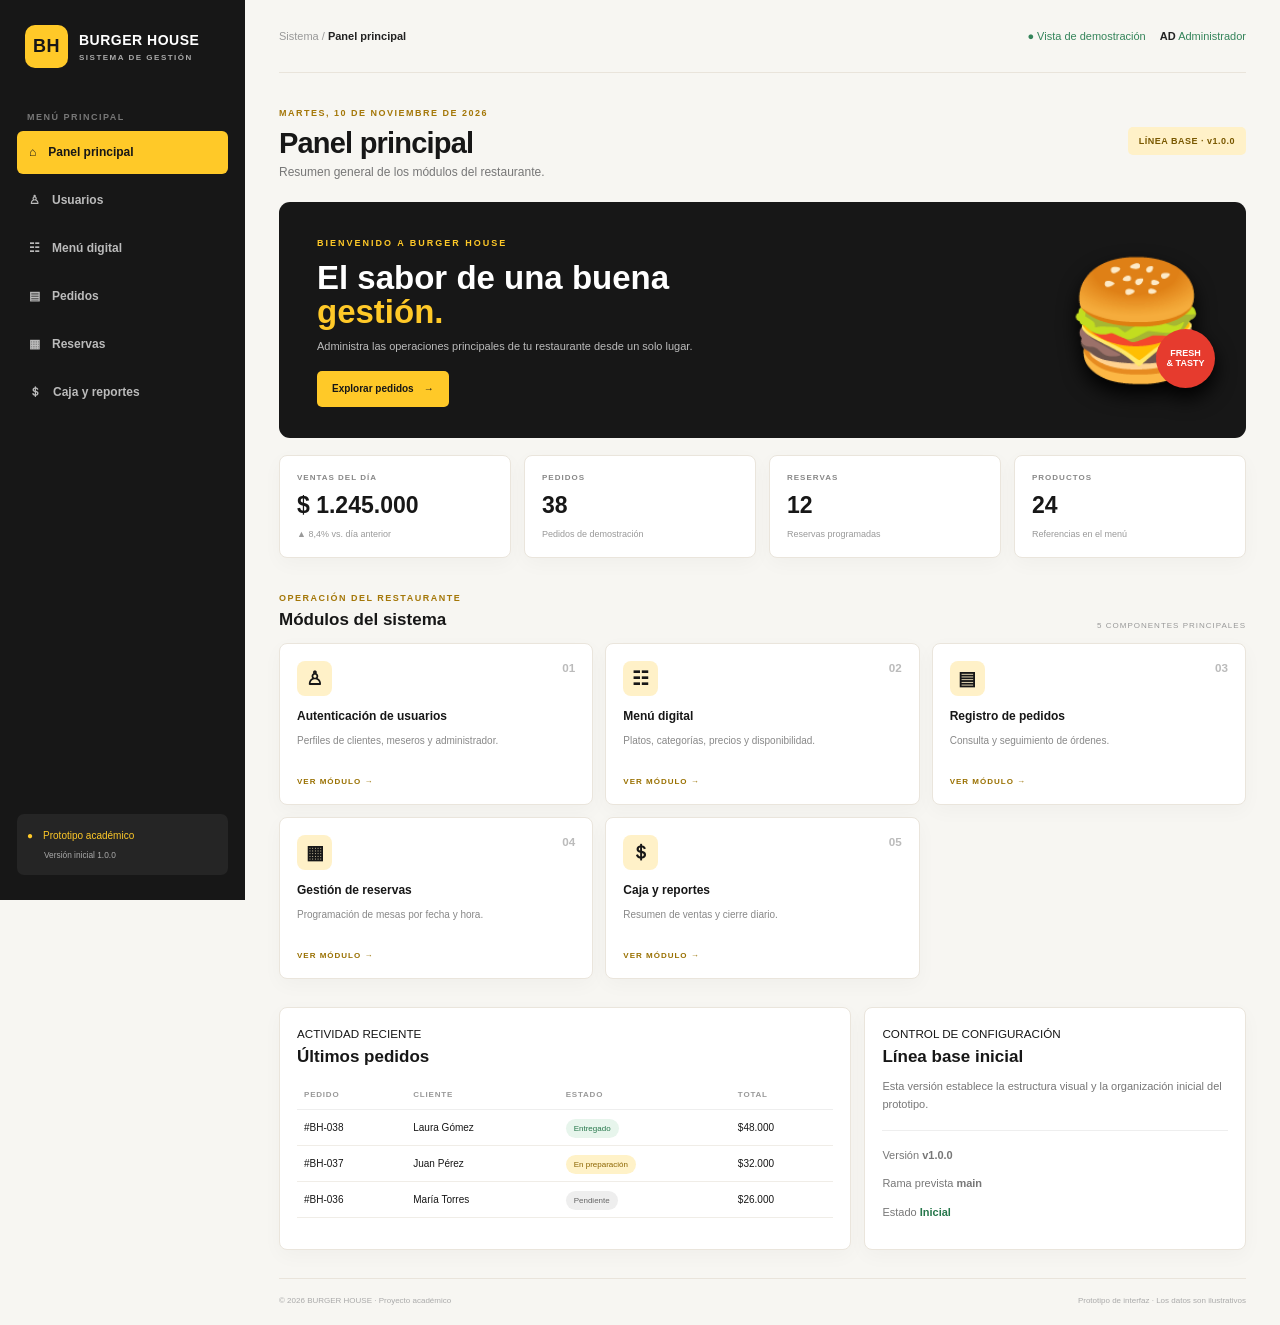
==== index.html @ 787f7be0 "Add files via upload v1.0.0: Establecimiento de linea base inicial BURGER HOUSE" ====
<!DOCTYPE html><html lang="es"><head><meta charset="UTF-8"><meta name="viewport" content="width=device-width, initial-scale=1"><title>BURGER HOUSE | Panel</title><link rel="stylesheet" href="css/styles.css"></head><body><div class="shell"><aside class="sidebar"><a class="brand" href="index.html"><b class="logo">BH</b><span>BURGER HOUSE<small>SISTEMA DE GESTIÓN</small></span></a><p class="nav-title">MENÚ PRINCIPAL</p><nav><a class="active" href="index.html">⌂　Panel principal</a><a href="pages/usuarios.html">♙　Usuarios</a><a href="pages/menu.html">☷　Menú digital</a><a href="pages/pedidos.html">▤　Pedidos</a><a href="pages/reservas.html">▦　Reservas</a><a href="pages/caja.html">＄　Caja y reportes</a></nav><div class="side-bottom">●　Prototipo académico<small>Versión inicial 1.0.0</small></div></aside><main><header class="top"><span>Sistema / <b>Panel principal</b></span><span class="user">● Vista de demostración　 <b>AD</b> Administrador</span></header><section class="heading"><div><small>MARTES, 10 DE NOVIEMBRE DE 2026</small><h1>Panel principal</h1><p>Resumen general de los módulos del restaurante.</p></div><label class="version">LÍNEA BASE · v1.0.0</label></section><section class="hero"><div><small>BIENVENIDO A BURGER HOUSE</small><h2>El sabor de una buena<br><em>gestión.</em></h2><p>Administra las operaciones principales de tu restaurante desde un solo lugar.</p><a class="btn" href="pages/pedidos.html">Explorar pedidos　→</a></div><div class="burger">🍔<span>FRESH<br>& TASTY</span></div></section><section class="stats"><article><small>VENTAS DEL DÍA</small><strong>$ 1.245.000</strong><label>▲ 8,4% vs. día anterior</label></article><article><small>PEDIDOS</small><strong>38</strong><label>Pedidos de demostración</label></article><article><small>RESERVAS</small><strong>12</strong><label>Reservas programadas</label></article><article><small>PRODUCTOS</small><strong>24</strong><label>Referencias en el menú</label></article></section><section class="section"><div class="section-title"><div><small>OPERACIÓN DEL RESTAURANTE</small><h2>Módulos del sistema</h2></div><span>5 COMPONENTES PRINCIPALES</span></div><div class="modules"><a href="pages/usuarios.html"><b>♙</b><small>01</small><h3>Autenticación de usuarios</h3><p>Perfiles de clientes, meseros y administrador.</p><strong>VER MÓDULO →</strong></a><a href="pages/menu.html"><b>☷</b><small>02</small><h3>Menú digital</h3><p>Platos, categorías, precios y disponibilidad.</p><strong>VER MÓDULO →</strong></a><a href="pages/pedidos.html"><b>▤</b><small>03</small><h3>Registro de pedidos</h3><p>Consulta y seguimiento de órdenes.</p><strong>VER MÓDULO →</strong></a><a href="pages/reservas.html"><b>▦</b><small>04</small><h3>Gestión de reservas</h3><p>Programación de mesas por fecha y hora.</p><strong>VER MÓDULO →</strong></a><a href="pages/caja.html"><b>＄</b><small>05</small><h3>Caja y reportes</h3><p>Resumen de ventas y cierre diario.</p><strong>VER MÓDULO →</strong></a></div></section><section class="bottom"><article><small>ACTIVIDAD RECIENTE</small><h2>Últimos pedidos</h2><table><tr><th>PEDIDO</th><th>CLIENTE</th><th>ESTADO</th><th>TOTAL</th></tr><tr><td>#BH-038</td><td>Laura Gómez</td><td><i class="green">Entregado</i></td><td>$48.000</td></tr><tr><td>#BH-037</td><td>Juan Pérez</td><td><i class="yellow">En preparación</i></td><td>$32.000</td></tr><tr><td>#BH-036</td><td>María Torres</td><td><i>Pendiente</i></td><td>$26.000</td></tr></table></article><article><small>CONTROL DE CONFIGURACIÓN</small><h2>Línea base inicial</h2><p>Esta versión establece la estructura visual y la organización inicial del prototipo.</p><hr><p>Versión <b>v1.0.0</b></p><p>Rama prevista <b>main</b></p><p>Estado <b class="green-text">Inicial</b></p></article></section><footer>© 2026 BURGER HOUSE · Proyecto académico <span>Prototipo de interfaz · Los datos son ilustrativos</span></footer></main></div></body></html>
---- css/styles.css ----
*{box-sizing:border-box}body{margin:0;background:#f7f6f2;color:#171717;font:14px Arial,Helvetica,sans-serif}.shell{min-height:100vh}.sidebar{position:fixed;inset:0 auto 0 0;width:245px;background:#171717;color:#fff;padding:25px 17px;display:flex;flex-direction:column}.brand{display:flex;align-items:center;gap:11px;color:white;text-decoration:none;padding:0 8px 35px;font-size:14px;font-weight:900;letter-spacing:.5px}.logo{display:grid;place-items:center;width:43px;height:43px;background:#ffc928;color:#171717;border-radius:10px;font-size:18px}.brand small{display:block;color:#aaa;font-size:8px;letter-spacing:1.5px;margin-top:5px}.nav-title{color:#777;font-size:9px;font-weight:bold;letter-spacing:1.5px;padding:0 10px}.sidebar nav{display:grid;gap:5px}.sidebar nav a{padding:13px 12px;border-radius:6px;color:#bbb;text-decoration:none;font-size:12px;font-weight:bold}.sidebar nav a:hover{background:#292929;color:#fff}.sidebar nav a.active{background:#ffc928;color:#171717}.side-bottom{margin-top:auto;padding:15px 10px;background:#252525;border-radius:7px;color:#ffc928;font-size:10px}.side-bottom small{display:block;color:#aaa;margin:7px 0 0 17px}.main{margin-left:245px}main{margin-left:245px;padding:0 34px 20px;max-width:1700px}.top{height:73px;display:flex;align-items:center;justify-content:space-between;border-bottom:1px solid #e9e4db;margin-bottom:30px;color:#999;font-size:11px}.top b{color:#222}.user{color:#34845a}.heading{display:flex;justify-content:space-between;align-items:center;margin-bottom:23px}.heading small,section>small,.section-title small{color:#a47708;font-size:9px;font-weight:900;letter-spacing:1.5px}.heading h1{font-size:29px;margin:8px 0 5px;letter-spacing:-.8px}.heading p{margin:0;color:#777;font-size:12px}.version,.back{font-size:9px;font-weight:bold;letter-spacing:.5px;background:#fff1c8;color:#795800;padding:9px 11px;border-radius:5px;text-decoration:none}.hero{background:#171717;color:#fff;border-radius:11px;padding:31px 38px;display:flex;justify-content:space-between;align-items:center;min-height:215px;overflow:hidden}.hero small{color:#ffc928;font-size:9px;letter-spacing:2px;font-weight:bold}.hero h2{font-size:33px;line-height:1.02;margin:12px 0}.hero em{font-style:normal;color:#ffc928}.hero p{color:#bbb;font-size:11px;margin-bottom:19px}.btn,button{display:inline-block;background:#ffc928;color:#171717;border:0;border-radius:5px;padding:11px 15px;text-decoration:none;font-size:10px;font-weight:bold}.burger{font-size:115px;position:relative;filter:drop-shadow(0 10px 10px #000)}.burger span{position:absolute;right:-7px;bottom:0;background:#e63b2e;border-radius:50%;width:59px;height:59px;display:grid;place-content:center;text-align:center;font-size:9px;font-weight:bold;filter:none}.stats{display:grid;grid-template-columns:repeat(4,1fr);gap:13px;margin:17px 0 30px}.stats article,.bottom article,.cols article,.info{background:white;border:1px solid #eae5dc;border-radius:8px;padding:17px;box-shadow:0 6px 20px #20180d08}.stats small{display:block;color:#888;font-size:8px;font-weight:bold;letter-spacing:1px}.stats strong{display:block;font-size:23px;margin:10px 0 5px}.stats label,.stats p{color:#999;font-size:9px}.section{margin:28px 0}.section-title{display:flex;justify-content:space-between;align-items:end;margin-bottom:13px}.section-title h2,.bottom h2,.cols h2,.info h2{font-size:17px;margin:6px 0 0}.section-title>span{font-size:8px;color:#999;letter-spacing:1px}.modules{display:grid;grid-template-columns:repeat(3,1fr);gap:12px}.modules a{background:white;border:1px solid #eae5dc;border-radius:8px;padding:17px;text-decoration:none;color:#171717;box-shadow:0 6px 20px #20180d08}.modules a:hover{border-color:#e6c04e;transform:translateY(-2px)}.modules a>b{display:inline-grid;place-items:center;width:35px;height:35px;background:#fff1c8;border-radius:8px;font-size:19px}.modules a>small{float:right;color:#bbb;font-weight:bold}.modules h3{font-size:12px;margin:13px 0 6px}.modules p{font-size:10px;color:#888;min-height:28px;line-height:1.5}.modules strong{font-size:8px;letter-spacing:1px;color:#997000}.bottom{display:grid;grid-template-columns:1.5fr 1fr;gap:13px;margin:28px 0}.bottom p,.info p{font-size:11px;line-height:1.6;color:#777}.bottom table,table{width:100%;border-collapse:collapse;margin-top:13px}th{text-align:left;color:#999;font-size:8px;letter-spacing:.8px;padding:10px 7px;border-bottom:1px solid #eee}td{font-size:10px;padding:12px 7px;border-bottom:1px solid #f0ede7}i{font-style:normal;background:#eee;color:#666;padding:5px 8px;border-radius:20px;font-size:8px}.green{background:#e7f5ec;color:#26774b}.yellow{background:#fff2c8;color:#8c6500}.green-text{color:#26774b}.info{margin-top:15px;background:#fffdf8;border-left:3px solid #ffc928}.info h2{margin-top:7px}.cols{display:grid;grid-template-columns:1fr 1fr;gap:14px;margin:14px 0}.cols article{padding:21px}.cols p{font-size:11px;color:#777;line-height:1.5}.cols label{display:block;font-size:10px;font-weight:bold;color:#666;margin:14px 0}.cols input,.cols select{display:block;width:100%;padding:10px;border:1px solid #e5e0d7;border-radius:5px;margin-top:6px;background:#fafafa}.hint{font-size:9px;color:#999}.chips{display:flex;gap:8px;margin:14px 0}.chips span,.chips b{font-size:9px;padding:8px 12px;border:1px solid #e5e0d7;border-radius:20px;background:#fff}.chips b{background:#171717;color:#fff}.foods{display:grid;grid-template-columns:repeat(3,1fr);gap:13px}.foods article{background:#fff;border:1px solid #eae5dc;border-radius:8px;padding:15px}.foods article>div{height:95px;background:#fff1d3;border-radius:6px;display:grid;place-items:center;font-size:57px;margin-bottom:13px}.foods article small{font-size:8px;color:#a47708;font-weight:bold}.foods h3{font-size:12px}.foods p{font-size:9px;color:#888;min-height:27px;line-height:1.5}.foods article>b{font-size:12px}.foods .add{display:grid;place-content:center;text-align:center;border-style:dashed;box-shadow:none}.foods .add>div{background:transparent;font-size:32px;color:#aa810d;height:auto}.flow{display:flex;align-items:center;gap:9px;flex-wrap:wrap;margin-top:20px}.flow b{font-size:9px;background:#fff1c8;padding:9px;border-radius:5px}hr{border:0;border-top:1px solid #eee;margin:16px 0}footer{display:flex;justify-content:space-between;border-top:1px solid #e9e4db;padding:17px 0 0;margin-top:28px;color:#aaa;font-size:8px}@media(max-width:1050px){.sidebar{width:205px}main{margin-left:205px;padding:0 20px}.modules,.foods{grid-template-columns:repeat(2,1fr)}.stats{grid-template-columns:repeat(2,1fr)}}@media(max-width:700px){.sidebar{width:62px;padding:15px 6px}.brand{padding:0 3px 25px}.brand span:not(.logo),.nav-title,.side-bottom{display:none}.sidebar nav a{font-size:0;text-align:center;padding:13px 3px}.sidebar nav a:first-letter{font-size:18px}main{margin-left:62px;padding:0 12px}.top{font-size:9px}.user{font-size:0}.heading{display:block}.version,.back{display:inline-block;margin-top:12px}.hero{padding:23px}.burger{font-size:72px}.burger span{width:43px;height:43px;font-size:7px}.hero h2{font-size:25px}.bottom,.cols{grid-template-columns:1fr}.modules,.foods{grid-template-columns:1fr 1fr}.stats{gap:8px}.stats article{padding:12px}.stats strong{font-size:18px}footer{display:block;line-height:2}}@media(max-width:440px){.modules,.foods{grid-template-columns:1fr}.hero{display:block}.burger{display:none}.section-title>span{display:none}}
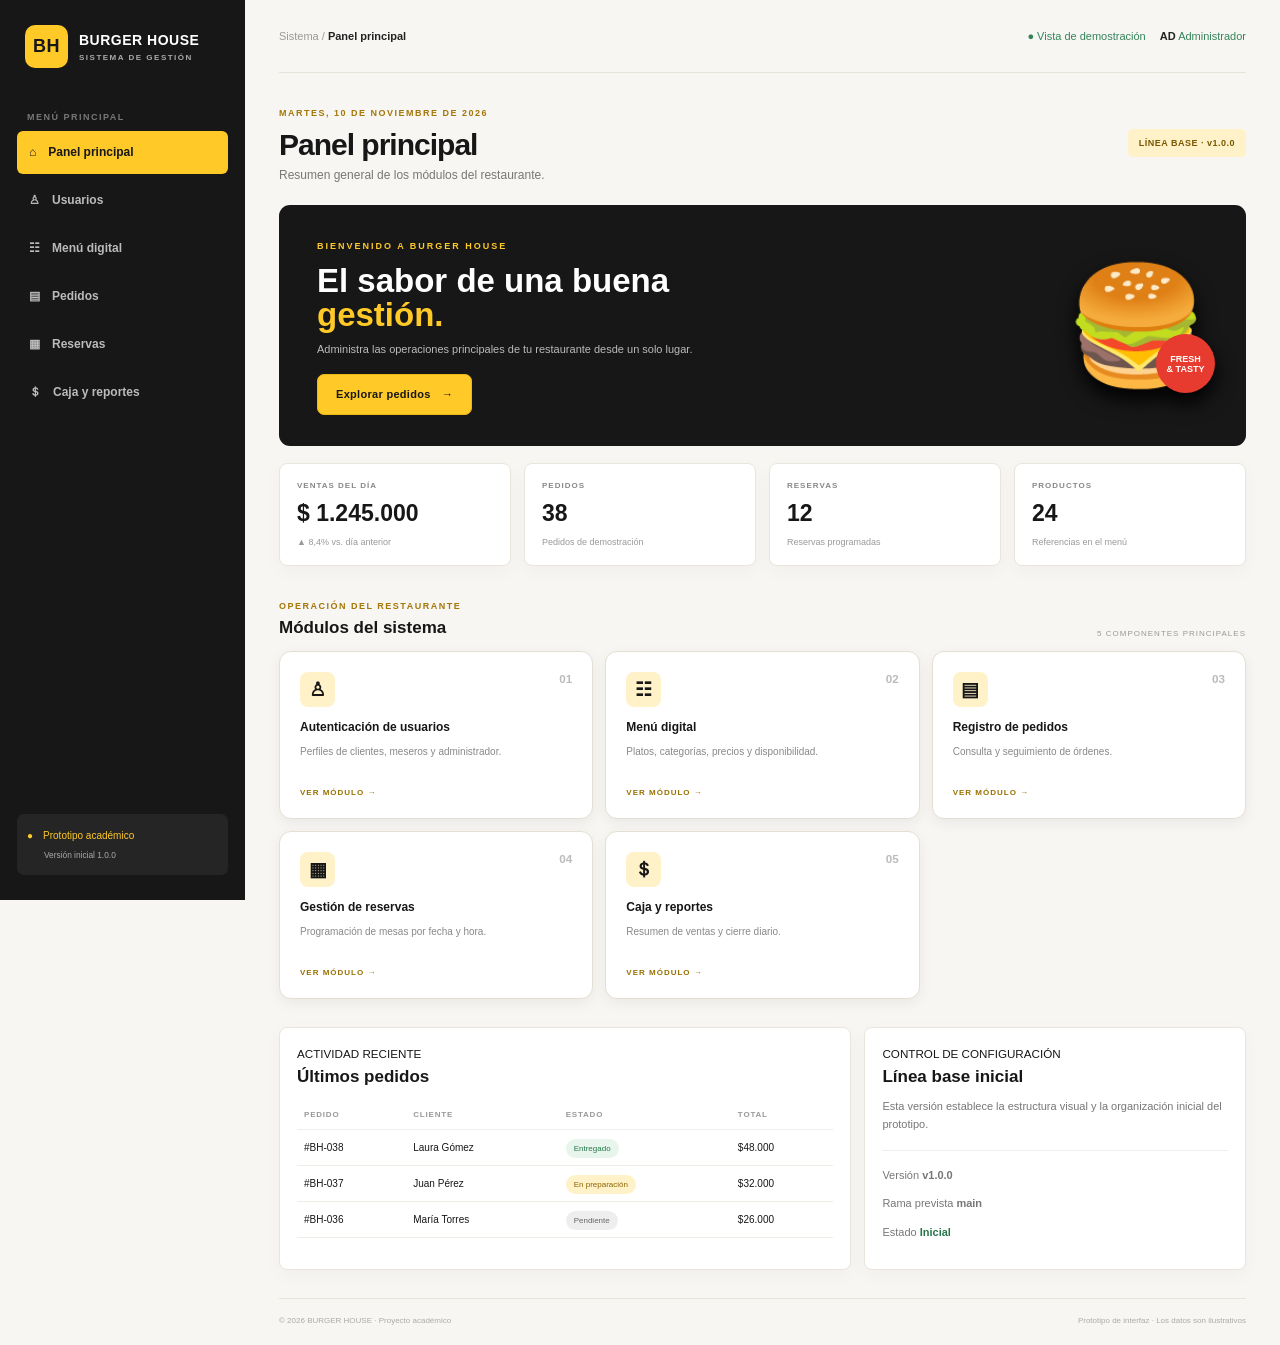
==== commit 892ce2c2: "security: implementa politica CSP en paginas HTML" ====
--- a/index.html
+++ b/index.html
@@ -1 +1,115 @@
-<!DOCTYPE html><html lang="es"><head><meta charset="UTF-8"><meta name="viewport" content="width=device-width, initial-scale=1"><title>BURGER HOUSE | Panel</title><link rel="stylesheet" href="css/styles.css"></head><body><div class="shell"><aside class="sidebar"><a class="brand" href="index.html"><b class="logo">BH</b><span>BURGER HOUSE<small>SISTEMA DE GESTIÓN</small></span></a><p class="nav-title">MENÚ PRINCIPAL</p><nav><a class="active" href="index.html">⌂　Panel principal</a><a href="pages/usuarios.html">♙　Usuarios</a><a href="pages/menu.html">☷　Menú digital</a><a href="pages/pedidos.html">▤　Pedidos</a><a href="pages/reservas.html">▦　Reservas</a><a href="pages/caja.html">＄　Caja y reportes</a></nav><div class="side-bottom">●　Prototipo académico<small>Versión inicial 1.0.0</small></div></aside><main><header class="top"><span>Sistema / <b>Panel principal</b></span><span class="user">● Vista de demostración　 <b>AD</b> Administrador</span></header><section class="heading"><div><small>MARTES, 10 DE NOVIEMBRE DE 2026</small><h1>Panel principal</h1><p>Resumen general de los módulos del restaurante.</p></div><label class="version">LÍNEA BASE · v1.0.0</label></section><section class="hero"><div><small>BIENVENIDO A BURGER HOUSE</small><h2>El sabor de una buena<br><em>gestión.</em></h2><p>Administra las operaciones principales de tu restaurante desde un solo lugar.</p><a class="btn" href="pages/pedidos.html">Explorar pedidos　→</a></div><div class="burger">🍔<span>FRESH<br>& TASTY</span></div></section><section class="stats"><article><small>VENTAS DEL DÍA</small><strong>$ 1.245.000</strong><label>▲ 8,4% vs. día anterior</label></article><article><small>PEDIDOS</small><strong>38</strong><label>Pedidos de demostración</label></article><article><small>RESERVAS</small><strong>12</strong><label>Reservas programadas</label></article><article><small>PRODUCTOS</small><strong>24</strong><label>Referencias en el menú</label></article></section><section class="section"><div class="section-title"><div><small>OPERACIÓN DEL RESTAURANTE</small><h2>Módulos del sistema</h2></div><span>5 COMPONENTES PRINCIPALES</span></div><div class="modules"><a href="pages/usuarios.html"><b>♙</b><small>01</small><h3>Autenticación de usuarios</h3><p>Perfiles de clientes, meseros y administrador.</p><strong>VER MÓDULO →</strong></a><a href="pages/menu.html"><b>☷</b><small>02</small><h3>Menú digital</h3><p>Platos, categorías, precios y disponibilidad.</p><strong>VER MÓDULO →</strong></a><a href="pages/pedidos.html"><b>▤</b><small>03</small><h3>Registro de pedidos</h3><p>Consulta y seguimiento de órdenes.</p><strong>VER MÓDULO →</strong></a><a href="pages/reservas.html"><b>▦</b><small>04</small><h3>Gestión de reservas</h3><p>Programación de mesas por fecha y hora.</p><strong>VER MÓDULO →</strong></a><a href="pages/caja.html"><b>＄</b><small>05</small><h3>Caja y reportes</h3><p>Resumen de ventas y cierre diario.</p><strong>VER MÓDULO →</strong></a></div></section><section class="bottom"><article><small>ACTIVIDAD RECIENTE</small><h2>Últimos pedidos</h2><table><tr><th>PEDIDO</th><th>CLIENTE</th><th>ESTADO</th><th>TOTAL</th></tr><tr><td>#BH-038</td><td>Laura Gómez</td><td><i class="green">Entregado</i></td><td>$48.000</td></tr><tr><td>#BH-037</td><td>Juan Pérez</td><td><i class="yellow">En preparación</i></td><td>$32.000</td></tr><tr><td>#BH-036</td><td>María Torres</td><td><i>Pendiente</i></td><td>$26.000</td></tr></table></article><article><small>CONTROL DE CONFIGURACIÓN</small><h2>Línea base inicial</h2><p>Esta versión establece la estructura visual y la organización inicial del prototipo.</p><hr><p>Versión <b>v1.0.0</b></p><p>Rama prevista <b>main</b></p><p>Estado <b class="green-text">Inicial</b></p></article></section><footer>© 2026 BURGER HOUSE · Proyecto académico <span>Prototipo de interfaz · Los datos son ilustrativos</span></footer></main></div></body></html>+<!DOCTYPE html>
+<html lang="es">
+
+<head>
+    <meta charset="UTF-8">
+    <meta name="viewport" content="width=device-width, initial-scale=1">
+    <meta http-equiv="Content-Security-Policy"
+        content="default-src 'self'; script-src 'self'; style-src 'self'; img-src 'self' data:; font-src 'self'; connect-src 'self'; object-src 'none'; base-uri 'self'; form-action 'self'">
+    <title>BURGER HOUSE | Panel</title>
+    <link rel="stylesheet" href="css/styles.css">
+</head>
+
+<body>
+    <div class="shell">
+        <aside class="sidebar"><a class="brand" href="index.html"><b class="logo">BH</b><span>BURGER HOUSE<small>SISTEMA
+                        DE GESTIÓN</small></span></a>
+            <p class="nav-title">MENÚ PRINCIPAL</p>
+            <nav><a class="active" href="index.html">⌂　Panel principal</a><a href="pages/usuarios.html">♙　Usuarios</a><a
+                    href="pages/menu.html">☷　Menú digital</a><a href="pages/pedidos.html">▤　Pedidos</a><a
+                    href="pages/reservas.html">▦　Reservas</a><a href="pages/caja.html">＄　Caja y reportes</a></nav>
+            <div class="side-bottom">●　Prototipo académico<small>Versión inicial 1.0.0</small></div>
+        </aside>
+        <main>
+            <header class="top"><span>Sistema / <b>Panel principal</b></span><span class="user">● Vista de demostración　
+                    <b>AD</b> Administrador</span></header>
+            <section class="heading">
+                <div><small>MARTES, 10 DE NOVIEMBRE DE 2026</small>
+                    <h1>Panel principal</h1>
+                    <p>Resumen general de los módulos del restaurante.</p>
+                </div><label class="version">LÍNEA BASE · v1.0.0</label>
+            </section>
+            <section class="hero">
+                <div><small>BIENVENIDO A BURGER HOUSE</small>
+                    <h2>El sabor de una buena<br><em>gestión.</em></h2>
+                    <p>Administra las operaciones principales de tu restaurante desde un solo lugar.</p><a class="btn"
+                        href="pages/pedidos.html">Explorar pedidos　→</a>
+                </div>
+                <div class="burger">🍔<span>FRESH<br>& TASTY</span></div>
+            </section>
+            <section class="stats">
+                <article><small>VENTAS DEL DÍA</small><strong>$ 1.245.000</strong><label>▲ 8,4% vs. día anterior</label>
+                </article>
+                <article><small>PEDIDOS</small><strong>38</strong><label>Pedidos de demostración</label></article>
+                <article><small>RESERVAS</small><strong>12</strong><label>Reservas programadas</label></article>
+                <article><small>PRODUCTOS</small><strong>24</strong><label>Referencias en el menú</label></article>
+            </section>
+            <section class="section">
+                <div class="section-title">
+                    <div><small>OPERACIÓN DEL RESTAURANTE</small>
+                        <h2>Módulos del sistema</h2>
+                    </div><span>5 COMPONENTES PRINCIPALES</span>
+                </div>
+                <div class="modules"><a href="pages/usuarios.html"><b>♙</b><small>01</small>
+                        <h3>Autenticación de usuarios</h3>
+                        <p>Perfiles de clientes, meseros y administrador.</p><strong>VER MÓDULO →</strong>
+                    </a><a href="pages/menu.html"><b>☷</b><small>02</small>
+                        <h3>Menú digital</h3>
+                        <p>Platos, categorías, precios y disponibilidad.</p><strong>VER MÓDULO →</strong>
+                    </a><a href="pages/pedidos.html"><b>▤</b><small>03</small>
+                        <h3>Registro de pedidos</h3>
+                        <p>Consulta y seguimiento de órdenes.</p><strong>VER MÓDULO →</strong>
+                    </a><a href="pages/reservas.html"><b>▦</b><small>04</small>
+                        <h3>Gestión de reservas</h3>
+                        <p>Programación de mesas por fecha y hora.</p><strong>VER MÓDULO →</strong>
+                    </a><a href="pages/caja.html"><b>＄</b><small>05</small>
+                        <h3>Caja y reportes</h3>
+                        <p>Resumen de ventas y cierre diario.</p><strong>VER MÓDULO →</strong>
+                    </a></div>
+            </section>
+            <section class="bottom">
+                <article><small>ACTIVIDAD RECIENTE</small>
+                    <h2>Últimos pedidos</h2>
+                    <table>
+                        <tr>
+                            <th>PEDIDO</th>
+                            <th>CLIENTE</th>
+                            <th>ESTADO</th>
+                            <th>TOTAL</th>
+                        </tr>
+                        <tr>
+                            <td>#BH-038</td>
+                            <td>Laura Gómez</td>
+                            <td><i class="green">Entregado</i></td>
+                            <td>$48.000</td>
+                        </tr>
+                        <tr>
+                            <td>#BH-037</td>
+                            <td>Juan Pérez</td>
+                            <td><i class="yellow">En preparación</i></td>
+                            <td>$32.000</td>
+                        </tr>
+                        <tr>
+                            <td>#BH-036</td>
+                            <td>María Torres</td>
+                            <td><i>Pendiente</i></td>
+                            <td>$26.000</td>
+                        </tr>
+                    </table>
+                </article>
+                <article><small>CONTROL DE CONFIGURACIÓN</small>
+                    <h2>Línea base inicial</h2>
+                    <p>Esta versión establece la estructura visual y la organización inicial del prototipo.</p>
+                    <hr>
+                    <p>Versión <b>v1.0.0</b></p>
+                    <p>Rama prevista <b>main</b></p>
+                    <p>Estado <b class="green-text">Inicial</b></p>
+                </article>
+            </section>
+            <footer>© 2026 BURGER HOUSE · Proyecto académico <span>Prototipo de interfaz · Los datos son
+                    ilustrativos</span></footer>
+        </main>
+    </div>
+</body>
+
+</html>
--- a/css/styles.css
+++ b/css/styles.css
@@ -1 +1,802 @@
-*{box-sizing:border-box}body{margin:0;background:#f7f6f2;color:#171717;font:14px Arial,Helvetica,sans-serif}.shell{min-height:100vh}.sidebar{position:fixed;inset:0 auto 0 0;width:245px;background:#171717;color:#fff;padding:25px 17px;display:flex;flex-direction:column}.brand{display:flex;align-items:center;gap:11px;color:white;text-decoration:none;padding:0 8px 35px;font-size:14px;font-weight:900;letter-spacing:.5px}.logo{display:grid;place-items:center;width:43px;height:43px;background:#ffc928;color:#171717;border-radius:10px;font-size:18px}.brand small{display:block;color:#aaa;font-size:8px;letter-spacing:1.5px;margin-top:5px}.nav-title{color:#777;font-size:9px;font-weight:bold;letter-spacing:1.5px;padding:0 10px}.sidebar nav{display:grid;gap:5px}.sidebar nav a{padding:13px 12px;border-radius:6px;color:#bbb;text-decoration:none;font-size:12px;font-weight:bold}.sidebar nav a:hover{background:#292929;color:#fff}.sidebar nav a.active{background:#ffc928;color:#171717}.side-bottom{margin-top:auto;padding:15px 10px;background:#252525;border-radius:7px;color:#ffc928;font-size:10px}.side-bottom small{display:block;color:#aaa;margin:7px 0 0 17px}.main{margin-left:245px}main{margin-left:245px;padding:0 34px 20px;max-width:1700px}.top{height:73px;display:flex;align-items:center;justify-content:space-between;border-bottom:1px solid #e9e4db;margin-bottom:30px;color:#999;font-size:11px}.top b{color:#222}.user{color:#34845a}.heading{display:flex;justify-content:space-between;align-items:center;margin-bottom:23px}.heading small,section>small,.section-title small{color:#a47708;font-size:9px;font-weight:900;letter-spacing:1.5px}.heading h1{font-size:29px;margin:8px 0 5px;letter-spacing:-.8px}.heading p{margin:0;color:#777;font-size:12px}.version,.back{font-size:9px;font-weight:bold;letter-spacing:.5px;background:#fff1c8;color:#795800;padding:9px 11px;border-radius:5px;text-decoration:none}.hero{background:#171717;color:#fff;border-radius:11px;padding:31px 38px;display:flex;justify-content:space-between;align-items:center;min-height:215px;overflow:hidden}.hero small{color:#ffc928;font-size:9px;letter-spacing:2px;font-weight:bold}.hero h2{font-size:33px;line-height:1.02;margin:12px 0}.hero em{font-style:normal;color:#ffc928}.hero p{color:#bbb;font-size:11px;margin-bottom:19px}.btn,button{display:inline-block;background:#ffc928;color:#171717;border:0;border-radius:5px;padding:11px 15px;text-decoration:none;font-size:10px;font-weight:bold}.burger{font-size:115px;position:relative;filter:drop-shadow(0 10px 10px #000)}.burger span{position:absolute;right:-7px;bottom:0;background:#e63b2e;border-radius:50%;width:59px;height:59px;display:grid;place-content:center;text-align:center;font-size:9px;font-weight:bold;filter:none}.stats{display:grid;grid-template-columns:repeat(4,1fr);gap:13px;margin:17px 0 30px}.stats article,.bottom article,.cols article,.info{background:white;border:1px solid #eae5dc;border-radius:8px;padding:17px;box-shadow:0 6px 20px #20180d08}.stats small{display:block;color:#888;font-size:8px;font-weight:bold;letter-spacing:1px}.stats strong{display:block;font-size:23px;margin:10px 0 5px}.stats label,.stats p{color:#999;font-size:9px}.section{margin:28px 0}.section-title{display:flex;justify-content:space-between;align-items:end;margin-bottom:13px}.section-title h2,.bottom h2,.cols h2,.info h2{font-size:17px;margin:6px 0 0}.section-title>span{font-size:8px;color:#999;letter-spacing:1px}.modules{display:grid;grid-template-columns:repeat(3,1fr);gap:12px}.modules a{background:white;border:1px solid #eae5dc;border-radius:8px;padding:17px;text-decoration:none;color:#171717;box-shadow:0 6px 20px #20180d08}.modules a:hover{border-color:#e6c04e;transform:translateY(-2px)}.modules a>b{display:inline-grid;place-items:center;width:35px;height:35px;background:#fff1c8;border-radius:8px;font-size:19px}.modules a>small{float:right;color:#bbb;font-weight:bold}.modules h3{font-size:12px;margin:13px 0 6px}.modules p{font-size:10px;color:#888;min-height:28px;line-height:1.5}.modules strong{font-size:8px;letter-spacing:1px;color:#997000}.bottom{display:grid;grid-template-columns:1.5fr 1fr;gap:13px;margin:28px 0}.bottom p,.info p{font-size:11px;line-height:1.6;color:#777}.bottom table,table{width:100%;border-collapse:collapse;margin-top:13px}th{text-align:left;color:#999;font-size:8px;letter-spacing:.8px;padding:10px 7px;border-bottom:1px solid #eee}td{font-size:10px;padding:12px 7px;border-bottom:1px solid #f0ede7}i{font-style:normal;background:#eee;color:#666;padding:5px 8px;border-radius:20px;font-size:8px}.green{background:#e7f5ec;color:#26774b}.yellow{background:#fff2c8;color:#8c6500}.green-text{color:#26774b}.info{margin-top:15px;background:#fffdf8;border-left:3px solid #ffc928}.info h2{margin-top:7px}.cols{display:grid;grid-template-columns:1fr 1fr;gap:14px;margin:14px 0}.cols article{padding:21px}.cols p{font-size:11px;color:#777;line-height:1.5}.cols label{display:block;font-size:10px;font-weight:bold;color:#666;margin:14px 0}.cols input,.cols select{display:block;width:100%;padding:10px;border:1px solid #e5e0d7;border-radius:5px;margin-top:6px;background:#fafafa}.hint{font-size:9px;color:#999}.chips{display:flex;gap:8px;margin:14px 0}.chips span,.chips b{font-size:9px;padding:8px 12px;border:1px solid #e5e0d7;border-radius:20px;background:#fff}.chips b{background:#171717;color:#fff}.foods{display:grid;grid-template-columns:repeat(3,1fr);gap:13px}.foods article{background:#fff;border:1px solid #eae5dc;border-radius:8px;padding:15px}.foods article>div{height:95px;background:#fff1d3;border-radius:6px;display:grid;place-items:center;font-size:57px;margin-bottom:13px}.foods article small{font-size:8px;color:#a47708;font-weight:bold}.foods h3{font-size:12px}.foods p{font-size:9px;color:#888;min-height:27px;line-height:1.5}.foods article>b{font-size:12px}.foods .add{display:grid;place-content:center;text-align:center;border-style:dashed;box-shadow:none}.foods .add>div{background:transparent;font-size:32px;color:#aa810d;height:auto}.flow{display:flex;align-items:center;gap:9px;flex-wrap:wrap;margin-top:20px}.flow b{font-size:9px;background:#fff1c8;padding:9px;border-radius:5px}hr{border:0;border-top:1px solid #eee;margin:16px 0}footer{display:flex;justify-content:space-between;border-top:1px solid #e9e4db;padding:17px 0 0;margin-top:28px;color:#aaa;font-size:8px}@media(max-width:1050px){.sidebar{width:205px}main{margin-left:205px;padding:0 20px}.modules,.foods{grid-template-columns:repeat(2,1fr)}.stats{grid-template-columns:repeat(2,1fr)}}@media(max-width:700px){.sidebar{width:62px;padding:15px 6px}.brand{padding:0 3px 25px}.brand span:not(.logo),.nav-title,.side-bottom{display:none}.sidebar nav a{font-size:0;text-align:center;padding:13px 3px}.sidebar nav a:first-letter{font-size:18px}main{margin-left:62px;padding:0 12px}.top{font-size:9px}.user{font-size:0}.heading{display:block}.version,.back{display:inline-block;margin-top:12px}.hero{padding:23px}.burger{font-size:72px}.burger span{width:43px;height:43px;font-size:7px}.hero h2{font-size:25px}.bottom,.cols{grid-template-columns:1fr}.modules,.foods{grid-template-columns:1fr 1fr}.stats{gap:8px}.stats article{padding:12px}.stats strong{font-size:18px}footer{display:block;line-height:2}}@media(max-width:440px){.modules,.foods{grid-template-columns:1fr}.hero{display:block}.burger{display:none}.section-title>span{display:none}}+
+/* =========================================
+   1. CONFIGURACIÓN GENERAL
+========================================= */
+
+* {
+    box-sizing: border-box;
+}
+
+body {
+    margin: 0;
+    background: #f7f6f2;
+    color: #171717;
+    font: 14px 'Inter', 'Segoe UI', Arial, sans-serif;
+}
+
+.shell {
+    min-height: 100vh;
+}
+
+/* =========================================
+   2. BARRA LATERAL Y MARCA
+========================================= */
+
+.sidebar {
+    position: fixed;
+    inset: 0 auto 0 0;
+    width: 245px;
+    background: #171717;
+    color: #fff;
+    padding: 25px 17px;
+    display: flex;
+    flex-direction: column;
+}
+
+.brand {
+    display: flex;
+    align-items: center;
+    gap: 11px;
+    color: white;
+    text-decoration: none;
+    padding: 0 8px 35px;
+    font-size: 14px;
+    font-weight: 900;
+    letter-spacing: .5px;
+}
+
+.logo {
+    display: grid;
+    place-items: center;
+    width: 43px;
+    height: 43px;
+    background: #ffc928;
+    color: #171717;
+    border-radius: 10px;
+    font-size: 18px;
+}
+
+.brand small {
+    display: block;
+    color: #aaa;
+    font-size: 8px;
+    letter-spacing: 1.5px;
+    margin-top: 5px;
+}
+
+.nav-title {
+    color: #777;
+    font-size: 9px;
+    font-weight: bold;
+    letter-spacing: 1.5px;
+    padding: 0 10px;
+}
+
+.sidebar nav {
+    display: grid;
+    gap: 5px;
+}
+
+.sidebar nav a {
+    padding: 13px 12px;
+    border-radius: 6px;
+    color: #bbb;
+    text-decoration: none;
+    font-size: 12px;
+    font-weight: bold;
+}
+
+.sidebar nav a:hover {
+    background: #292929;
+    color: #fff;
+}
+
+.sidebar nav a.active {
+    background: #ffc928;
+    color: #171717;
+}
+
+.side-bottom {
+    margin-top: auto;
+    padding: 15px 10px;
+    background: #252525;
+    border-radius: 7px;
+    color: #ffc928;
+    font-size: 10px;
+}
+
+.side-bottom small {
+    display: block;
+    color: #aaa;
+    margin: 7px 0 0 17px;
+}
+
+/* =========================================
+   3. CONTENIDO PRINCIPAL
+========================================= */
+
+.main {
+    margin-left: 245px;
+}
+
+main {
+    margin-left: 245px;
+    padding: 0 34px 20px;
+    max-width: 1700px;
+}
+
+.top {
+    height: 73px;
+    display: flex;
+    align-items: center;
+    justify-content: space-between;
+    border-bottom: 1px solid #e9e4db;
+    margin-bottom: 30px;
+    color: #999;
+    font-size: 11px;
+}
+
+.top b {
+    color: #222;
+}
+
+.user {
+    color: #34845a;
+}
+
+/* =========================================
+   4. ENCABEZADOS
+========================================= */
+
+.heading {
+    display: flex;
+    justify-content: space-between;
+    align-items: center;
+    margin-bottom: 23px;
+}
+
+.heading small,
+section > small,
+.section-title small {
+    color: #a47708;
+    font-size: 9px;
+    font-weight: 900;
+    letter-spacing: 1.5px;
+}
+
+.heading h1 {
+    font-size: 30px;
+    font-weight: 800;
+    line-height: 1.2;
+    margin: 8px 0 5px;
+    letter-spacing: -1px;
+    color: #171717;
+}
+
+
+.heading p {
+    margin: 0;
+    color: #777;
+    font-size: 12px;
+}
+
+.version,
+.back {
+    font-size: 9px;
+    font-weight: bold;
+    letter-spacing: .5px;
+    background: #fff1c8;
+    color: #795800;
+    padding: 9px 11px;
+    border-radius: 5px;
+    text-decoration: none;
+}
+
+/* =========================================
+   5. SECCIÓN PRINCIPAL / HERO
+========================================= */
+
+.hero {
+    background: #171717;
+    color: #fff;
+    border-radius: 11px;
+    padding: 31px 38px;
+    display: flex;
+    justify-content: space-between;
+    align-items: center;
+    min-height: 215px;
+    overflow: hidden;
+}
+
+.hero small {
+    color: #ffc928;
+    font-size: 9px;
+    letter-spacing: 2px;
+    font-weight: bold;
+}
+
+.hero h2 {
+    font-size: 33px;
+    line-height: 1.02;
+    margin: 12px 0;
+}
+
+.hero em {
+    font-style: normal;
+    color: #ffc928;
+}
+
+.hero p {
+    color: #bbb;
+    font-size: 11px;
+    margin-bottom: 19px;
+}
+
+.btn,
+button {
+    display: inline-block;
+    background: #ffc928;
+    color: #171717;
+    border: 1px solid #e9b817;
+    border-radius: 7px;
+    padding: 12px 18px;
+    text-decoration: none;
+    font-size: 11px;
+    font-weight: 700;
+    letter-spacing: .3px;
+    cursor: pointer;
+    transition: background .2s ease, transform .2s ease,
+                box-shadow .2s ease;
+}
+
+.btn:hover,
+button:hover {
+    background: #ffda62;
+    transform: translateY(-2px);
+    box-shadow: 0 4px 10px rgba(0, 0, 0, .12);
+}
+
+
+.burger {
+    font-size: 115px;
+    position: relative;
+    filter: drop-shadow(0 10px 10px #000);
+}
+
+.burger span {
+    position: absolute;
+    right: -7px;
+    bottom: 0;
+    background: #e63b2e;
+    border-radius: 50%;
+    width: 59px;
+    height: 59px;
+    display: grid;
+    place-content: center;
+    text-align: center;
+    font-size: 9px;
+    font-weight: bold;
+    filter: none;
+}
+
+/* =========================================
+   6. TARJETAS Y ESTADÍSTICAS
+========================================= */
+
+.stats {
+    display: grid;
+    grid-template-columns: repeat(4, 1fr);
+    gap: 13px;
+    margin: 17px 0 30px;
+}
+
+.stats article,
+.bottom article,
+.cols article,
+.info {
+    background: white;
+    border: 1px solid #eae5dc;
+    border-radius: 8px;
+    padding: 17px;
+    box-shadow: 0 6px 20px #20180d08;
+}
+
+.stats small {
+    display: block;
+    color: #888;
+    font-size: 8px;
+    font-weight: bold;
+    letter-spacing: 1px;
+}
+
+.stats strong {
+    display: block;
+    font-size: 23px;
+    margin: 10px 0 5px;
+}
+
+.stats label,
+.stats p {
+    color: #999;
+    font-size: 9px;
+}
+
+/* =========================================
+   7. SECCIONES Y MÓDULOS
+========================================= */
+
+.section {
+    margin: 28px 0;
+}
+
+.section-title {
+    display: flex;
+    justify-content: space-between;
+    align-items: end;
+    margin-bottom: 13px;
+}
+
+.section-title h2,
+.bottom h2,
+.cols h2,
+.info h2 {
+    font-size: 17px;
+    margin: 6px 0 0;
+}
+
+.section-title > span {
+    font-size: 8px;
+    color: #999;
+    letter-spacing: 1px;
+}
+
+.modules {
+    display: grid;
+    grid-template-columns: repeat(3, 1fr);
+    gap: 12px;
+}
+
+.modules a {
+    background: #ffffff;
+    border: 1px solid #e5dfd3;
+    border-radius: 12px;
+    padding: 20px;
+    text-decoration: none;
+    color: #171717;
+    box-shadow: 0 4px 14px rgba(32, 24, 13, .06);
+    transition: transform .2s ease,
+                box-shadow .2s ease,
+                border-color .2s ease;
+}
+
+.modules a:hover {
+    border-color: #ffc928;
+    transform: translateY(-4px);
+    box-shadow: 0 9px 22px rgba(32, 24, 13, .12);
+}
+
+.modules a > b {
+    display: inline-grid;
+    place-items: center;
+    width: 35px;
+    height: 35px;
+    background: #fff1c8;
+    border-radius: 8px;
+    font-size: 19px;
+}
+
+.modules a > small {
+    float: right;
+    color: #bbb;
+    font-weight: bold;
+}
+
+.modules h3 {
+    font-size: 12px;
+    margin: 13px 0 6px;
+}
+
+.modules p {
+    font-size: 10px;
+    color: #888;
+    min-height: 28px;
+    line-height: 1.5;
+}
+
+.modules strong {
+    font-size: 8px;
+    letter-spacing: 1px;
+    color: #997000;
+}
+
+/* =========================================
+   8. TABLAS Y ACTIVIDAD
+========================================= */
+
+.bottom {
+    display: grid;
+    grid-template-columns: 1.5fr 1fr;
+    gap: 13px;
+    margin: 28px 0;
+}
+
+.bottom p,
+.info p {
+    font-size: 11px;
+    line-height: 1.6;
+    color: #777;
+}
+
+.bottom table,
+table {
+    width: 100%;
+    border-collapse: collapse;
+    margin-top: 13px;
+}
+
+th {
+    text-align: left;
+    color: #999;
+    font-size: 8px;
+    letter-spacing: .8px;
+    padding: 10px 7px;
+    border-bottom: 1px solid #eee;
+}
+
+td {
+    font-size: 10px;
+    padding: 12px 7px;
+    border-bottom: 1px solid #f0ede7;
+}
+
+i {
+    font-style: normal;
+    background: #eee;
+    color: #666;
+    padding: 5px 8px;
+    border-radius: 20px;
+    font-size: 8px;
+}
+
+.green {
+    background: #e7f5ec;
+    color: #26774b;
+}
+
+.yellow {
+    background: #fff2c8;
+    color: #8c6500;
+}
+
+.green-text {
+    color: #26774b;
+}
+
+/* =========================================
+   9. INFORMACIÓN Y FORMULARIOS
+========================================= */
+
+.info {
+    margin-top: 15px;
+    background: #fffdf8;
+    border-left: 3px solid #ffc928;
+}
+
+.info h2 {
+    margin-top: 7px;
+}
+
+.cols {
+    display: grid;
+    grid-template-columns: 1fr 1fr;
+    gap: 14px;
+    margin: 14px 0;
+}
+
+.cols article {
+    padding: 21px;
+}
+
+.cols p {
+    font-size: 11px;
+    color: #777;
+    line-height: 1.5;
+}
+
+.cols label {
+    display: block;
+    font-size: 10px;
+    font-weight: bold;
+    color: #666;
+    margin: 14px 0;
+}
+
+.cols input,
+.cols select {
+    display: block;
+    width: 100%;
+    padding: 10px;
+    border: 1px solid #e5e0d7;
+    border-radius: 5px;
+    margin-top: 6px;
+    background: #fafafa;
+}
+
+.hint {
+    font-size: 9px;
+    color: #999;
+}
+
+/* =========================================
+   10. ETIQUETAS Y CATEGORÍAS
+========================================= */
+
+.chips {
+    display: flex;
+    gap: 8px;
+    margin: 14px 0;
+}
+
+.chips span,
+.chips b {
+    font-size: 9px;
+    padding: 8px 12px;
+    border: 1px solid #e5e0d7;
+    border-radius: 20px;
+    background: #fff;
+}
+
+.chips b {
+    background: #171717;
+    color: #fff;
+}
+
+/* =========================================
+   11. PRODUCTOS DEL MENÚ
+========================================= */
+
+.foods {
+    display: grid;
+    grid-template-columns: repeat(3, 1fr);
+    gap: 13px;
+}
+
+.foods article {
+    background: #fff;
+    border: 1px solid #eae5dc;
+    border-radius: 8px;
+    padding: 15px;
+}
+
+.foods article > div {
+    height: 95px;
+    background: #fff1d3;
+    border-radius: 6px;
+    display: grid;
+    place-items: center;
+    font-size: 57px;
+    margin-bottom: 13px;
+}
+
+.foods article small {
+    font-size: 8px;
+    color: #a47708;
+    font-weight: bold;
+}
+
+.foods h3 {
+    font-size: 12px;
+}
+
+.foods p {
+    font-size: 9px;
+    color: #888;
+    min-height: 27px;
+    line-height: 1.5;
+}
+
+.foods article > b {
+    font-size: 12px;
+}
+
+.foods .add {
+    display: grid;
+    place-content: center;
+    text-align: center;
+    border-style: dashed;
+    box-shadow: none;
+}
+
+.foods .add > div {
+    background: transparent;
+    font-size: 32px;
+    color: #aa810d;
+    height: auto;
+}
+
+/* =========================================
+   12. FLUJO DE PROCESOS
+========================================= */
+
+.flow {
+    display: flex;
+    align-items: center;
+    gap: 9px;
+    flex-wrap: wrap;
+    margin-top: 20px;
+}
+
+.flow b {
+    font-size: 9px;
+    background: #fff1c8;
+    padding: 9px;
+    border-radius: 5px;
+}
+
+/* =========================================
+   13. PIE DE PÁGINA
+========================================= */
+
+hr {
+    border: 0;
+    border-top: 1px solid #eee;
+    margin: 16px 0;
+}
+
+footer {
+    display: flex;
+    justify-content: space-between;
+    border-top: 1px solid #e9e4db;
+    padding: 17px 0 0;
+    margin-top: 28px;
+    color: #aaa;
+    font-size: 8px;
+}
+
+/* =========================================
+   14. ADAPTACIÓN PARA TABLETAS
+========================================= */
+
+@media (max-width: 1050px) {
+    .sidebar {
+        width: 205px;
+    }
+
+    main {
+        margin-left: 205px;
+        padding: 0 20px;
+    }
+
+    .modules,
+    .foods {
+        grid-template-columns: repeat(2, 1fr);
+    }
+
+    .stats {
+        grid-template-columns: repeat(2, 1fr);
+    }
+}
+
+/* =========================================
+   15. ADAPTACIÓN PARA CELULARES
+========================================= */
+
+@media (max-width: 700px) {
+    .sidebar {
+        width: 62px;
+        padding: 15px 6px;
+    }
+
+    .brand {
+        padding: 0 3px 25px;
+    }
+
+    .brand span:not(.logo),
+    .nav-title,
+    .side-bottom {
+        display: none;
+    }
+
+    .sidebar nav a {
+        font-size: 0;
+        text-align: center;
+        padding: 13px 3px;
+    }
+
+    .sidebar nav a::first-letter {
+        font-size: 18px;
+    }
+
+    main {
+        margin-left: 62px;
+        padding: 0 12px;
+    }
+
+    .top {
+        font-size: 9px;
+    }
+
+    .user {
+        font-size: 0;
+    }
+
+    .heading {
+        display: block;
+    }
+
+    .version,
+    .back {
+        display: inline-block;
+        margin-top: 12px;
+    }
+
+    .hero {
+        padding: 23px;
+    }
+
+    .burger {
+        font-size: 72px;
+    }
+
+    .burger span {
+        width: 43px;
+        height: 43px;
+        font-size: 7px;
+    }
+
+    .hero h2 {
+        font-size: 25px;
+    }
+
+    .bottom,
+    .cols {
+        grid-template-columns: 1fr;
+    }
+
+    .modules,
+    .foods {
+        grid-template-columns: 1fr 1fr;
+    }
+
+    .stats {
+        gap: 8px;
+    }
+
+    .stats article {
+        padding: 12px;
+    }
+
+    .stats strong {
+        font-size: 18px;
+    }
+
+    footer {
+        display: block;
+        line-height: 2;
+    }
+}
+
+/* =========================================
+   16. ADAPTACIÓN PARA CELULARES PEQUEÑOS
+========================================= */
+
+@media (max-width: 440px) {
+    .modules,
+    .foods {
+        grid-template-columns: 1fr;
+    }
+
+    .hero {
+        display: block;
+    }
+
+    .burger {
+        display: none;
+    }
+
+    .section-title > span {
+        display: none;
+    }
+
+    
+}
